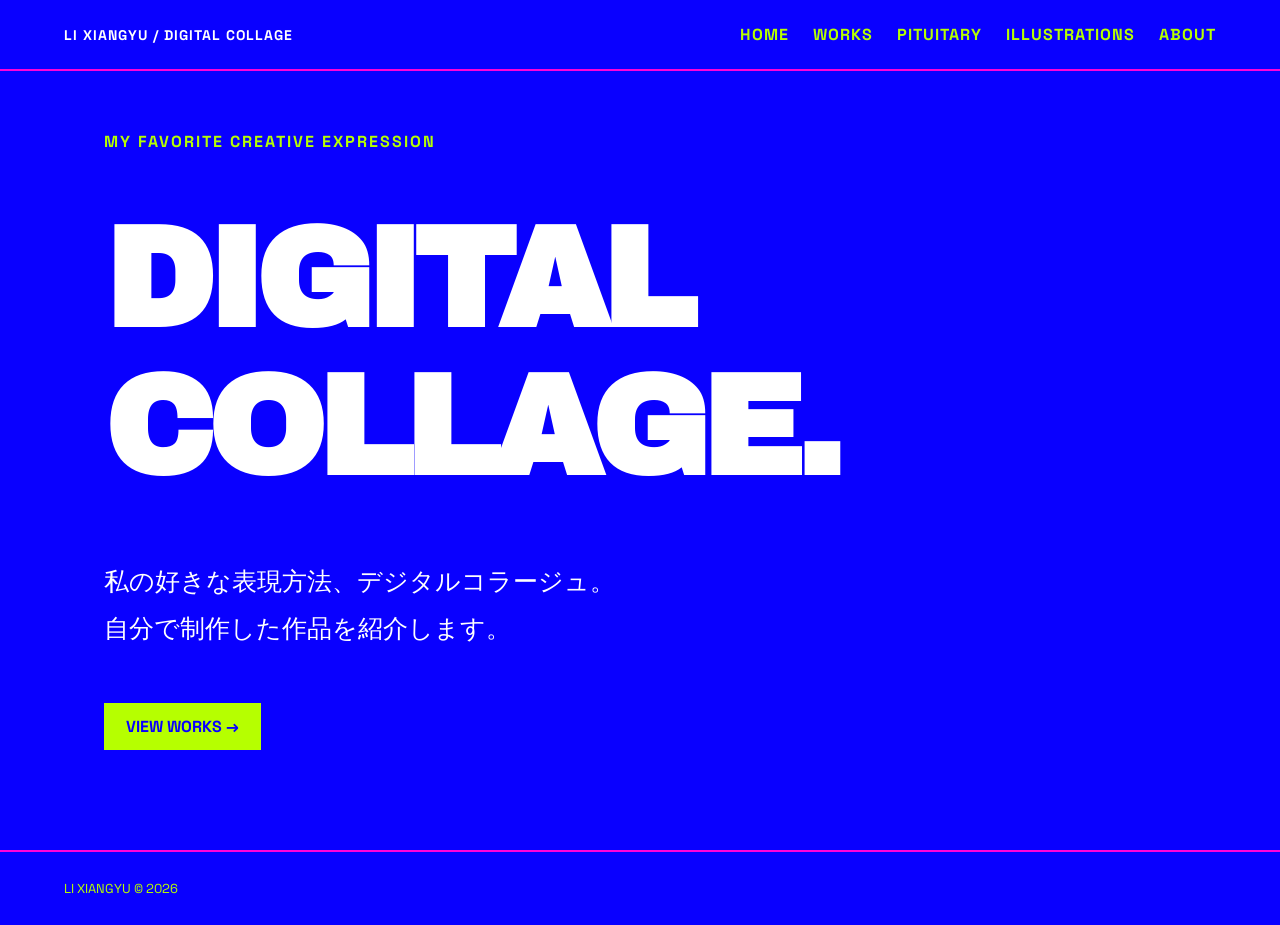
==== index.html @ fd2c6c1d "Add files via upload" ====
<!doctype html>
<html lang="ja">
  <head>
    <meta charset="UTF-8" />
    <meta name="viewport" content="width=device-width,initial-scale=1" />
    <title>Digital Collage | Home</title>
    <link rel="stylesheet" href="style.css" />
  </head>
  <body>
    <header>
      <div class="logo">LI XIANGYU / DIGITAL COLLAGE</div>
      <nav>
        <a href="index.html">HOME</a>
        <a href="works.html">WORKS</a>
        <a href="pituitary.html">PITUITARY</a>
        <a href="illustrations.html">ILLUSTRATIONS</a>
        <a href="about.html">ABOUT</a>
      </nav>
    </header>
    <main>
      <section class="hero">
        <div class="eyebrow">MY FAVORITE CREATIVE EXPRESSION</div>
        <h1>
          DIGITAL
          <br />
          COLLAGE.
        </h1>
        <p class="intro">
          私の好きな表現方法、デジタルコラージュ。
          <br />
          自分で制作した作品を紹介します。
        </p>
        <a class="action" href="works.html">VIEW WORKS →</a>
      </section>
    </main>
    <footer>LI XIANGYU © 2026</footer>
  </body>
</html>
---- style.css ----
@import url('https://fonts.googleapis.com/css2?family=Archivo+Black&family=Space+Grotesk:wght@400;500;700&display=swap');
*{box-sizing:border-box}html{scroll-behavior:smooth}body{margin:0;background:#0900ff;color:#fff;font-family:'Space Grotesk',Arial,sans-serif}header{padding:24px 5%;display:flex;align-items:center;justify-content:space-between;gap:20px;border-bottom:2px solid #ff00d9}header .logo{font-size:14px;font-weight:700;letter-spacing:1px}nav{display:flex;gap:24px}nav a{color:#b6ff00;text-decoration:none;font-weight:700;letter-spacing:1px}nav a:hover{text-decoration:underline}main{max-width:1200px;margin:auto;padding:60px 5% 100px}h1,h2{font-family:'Archivo Black',Impact,sans-serif;line-height:1.05;text-transform:uppercase}h1{font-size:clamp(55px,11vw,150px);letter-spacing:-.05em;margin:55px 0 30px}h2{font-size:clamp(42px,7vw,85px);color:#ff00d9;margin:30px 0}p{line-height:1.9;max-width:650px}.eyebrow{color:#b6ff00;font-weight:700;letter-spacing:2px}.hero{min-height:68vh;display:flex;flex-direction:column;justify-content:center}.hero .intro{font-size:clamp(18px,2vw,25px)}.action{display:inline-block;align-self:flex-start;color:#0900ff;background:#b6ff00;text-decoration:none;font-weight:700;padding:13px 22px;margin-top:25px}.gallery{display:grid;grid-template-columns:repeat(2,minmax(0,1fr));gap:50px 28px;margin-top:45px}.work img{display:block;width:100%;height:auto;background:#fff;min-height:160px;object-fit:contain}.work p{color:#b6ff00;font-weight:700}.statement{max-width:700px;font-size:20px}.small-note{font-size:14px;color:#b6ff00}footer{border-top:2px solid #ff00d9;padding:28px 5%;color:#b6ff00;font-size:13px}@media(max-width:700px){header{flex-direction:column;align-items:flex-start}nav{gap:17px}main{padding-top:35px}.gallery{grid-template-columns:1fr}h1{margin-top:30px}}

@media(max-width:700px){nav{flex-wrap:wrap;row-gap:10px}}

.illustration-gallery{display:grid;grid-template-columns:1fr;gap:48px;margin-top:42px}.illustration-gallery figure{margin:0}.illustration-gallery img{display:block;max-width:100%;width:auto;max-height:850px;height:auto;object-fit:contain}.illustration-gallery figcaption{color:#b6ff00;font-weight:700;margin-top:12px;letter-spacing:1px}
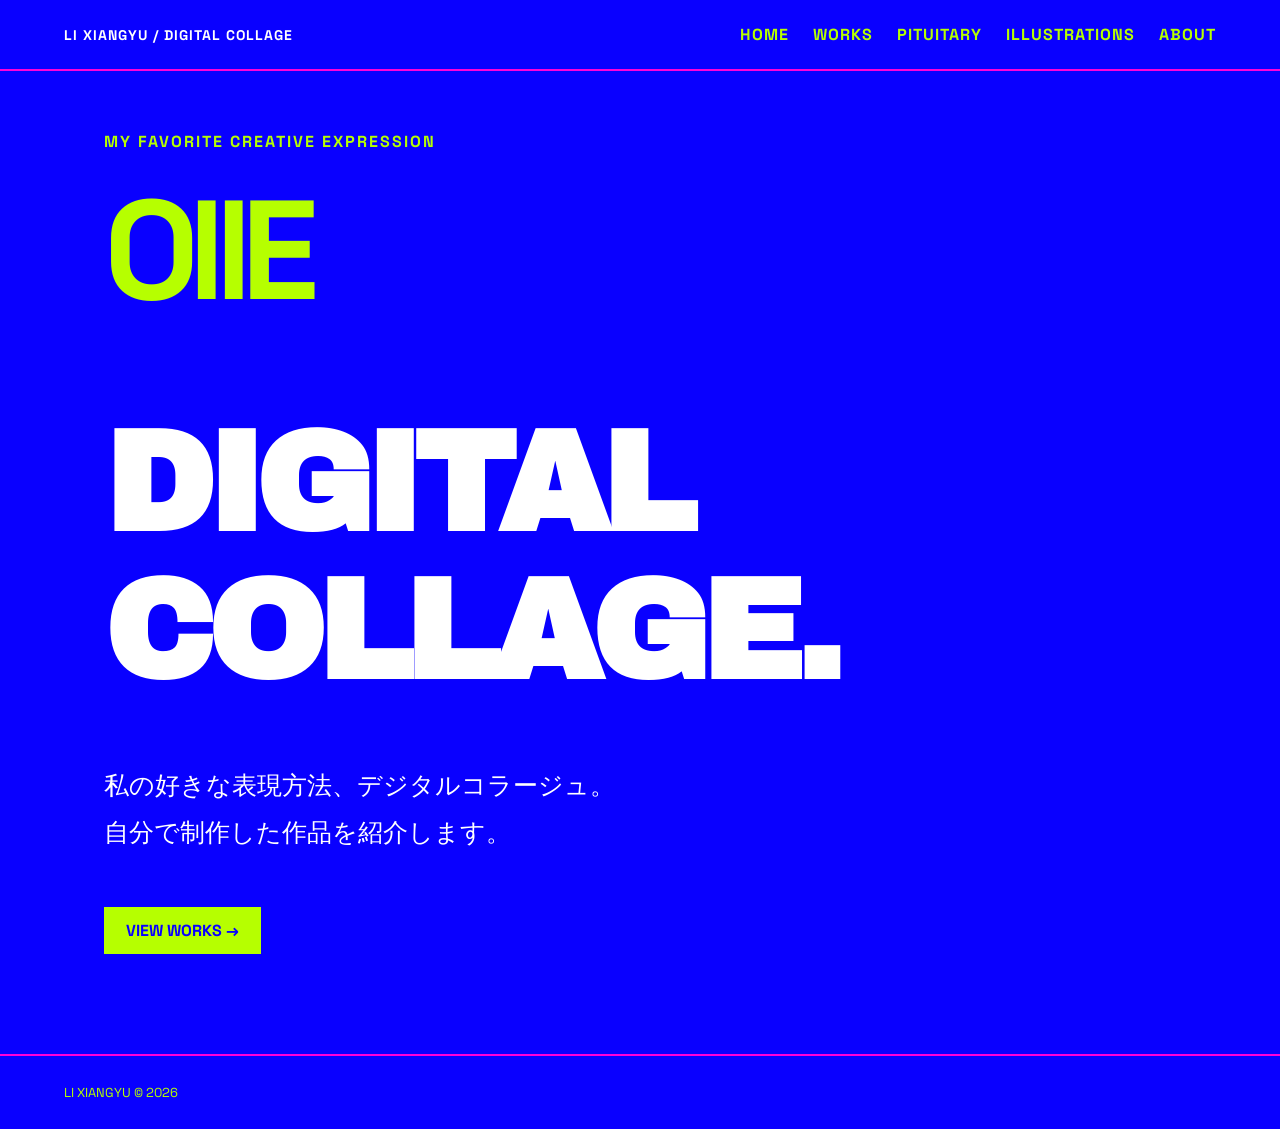
==== commit ff9f6a56: "Add files via upload" ====
--- a/index.html
+++ b/index.html
@@ -1,38 +1 @@
-<!doctype html>
-<html lang="ja">
-  <head>
-    <meta charset="UTF-8" />
-    <meta name="viewport" content="width=device-width,initial-scale=1" />
-    <title>Digital Collage | Home</title>
-    <link rel="stylesheet" href="style.css" />
-  </head>
-  <body>
-    <header>
-      <div class="logo">LI XIANGYU / DIGITAL COLLAGE</div>
-      <nav>
-        <a href="index.html">HOME</a>
-        <a href="works.html">WORKS</a>
-        <a href="pituitary.html">PITUITARY</a>
-        <a href="illustrations.html">ILLUSTRATIONS</a>
-        <a href="about.html">ABOUT</a>
-      </nav>
-    </header>
-    <main>
-      <section class="hero">
-        <div class="eyebrow">MY FAVORITE CREATIVE EXPRESSION</div>
-        <h1>
-          DIGITAL
-          <br />
-          COLLAGE.
-        </h1>
-        <p class="intro">
-          私の好きな表現方法、デジタルコラージュ。
-          <br />
-          自分で制作した作品を紹介します。
-        </p>
-        <a class="action" href="works.html">VIEW WORKS →</a>
-      </section>
-    </main>
-    <footer>LI XIANGYU © 2026</footer>
-  </body>
-</html>
+<!doctype html><html lang="ja"><head><meta charset="UTF-8"><meta name="viewport" content="width=device-width,initial-scale=1"><title>Digital Collage | Home</title><link rel="stylesheet" href="style.css"></head><body><header><div class="logo">LI XIANGYU / DIGITAL COLLAGE</div><nav><a href="index.html">HOME</a><a href="works.html">WORKS</a><a href="pituitary.html">PITUITARY</a><a href="illustrations.html">ILLUSTRATIONS</a><a href="about.html">ABOUT</a></nav></header><main><section class="hero"><div class="eyebrow">MY FAVORITE CREATIVE EXPRESSION</div><div class="artist-name">OllE</div><h1>DIGITAL<br>COLLAGE.</h1><p class="intro">私の好きな表現方法、デジタルコラージュ。<br>自分で制作した作品を紹介します。</p><a class="action" href="works.html">VIEW WORKS →</a></section></main><footer>LI XIANGYU © 2026</footer><script src="site.js" defer></script></body></html>
--- a/style.css
+++ b/style.css
@@ -4,3 +4,10 @@
 @media(max-width:700px){nav{flex-wrap:wrap;row-gap:10px}}
 
 .illustration-gallery{display:grid;grid-template-columns:1fr;gap:48px;margin-top:42px}.illustration-gallery figure{margin:0}.illustration-gallery img{display:block;max-width:100%;width:auto;max-height:850px;height:auto;object-fit:contain}.illustration-gallery figcaption{color:#b6ff00;font-weight:700;margin-top:12px;letter-spacing:1px}
+
+.artist-name { font-size:clamp(3.8rem, 11vw, 9rem); font-weight:900; line-height:1; letter-spacing:-.075em; color:#b6ff00; margin: .2em 0 .25em; }
+
+.page-flash { position:fixed; inset:0; z-index:99999; background:rgba(255,0,0,.62); backdrop-filter:invert(1) grayscale(1) contrast(1.8); -webkit-backdrop-filter:invert(1) grayscale(1) contrast(1.8); pointer-events:none; opacity:0; }
+.page-flash.is-flashing { animation:page-red-flash .3s ease-in-out forwards; }
+@keyframes page-red-flash { 0% { opacity:0; } 12% { opacity:1; } 42% { opacity:1; } 100% { opacity:0; } }
+@media(prefers-reduced-motion:reduce) { .page-flash.is-flashing { animation:none; } }
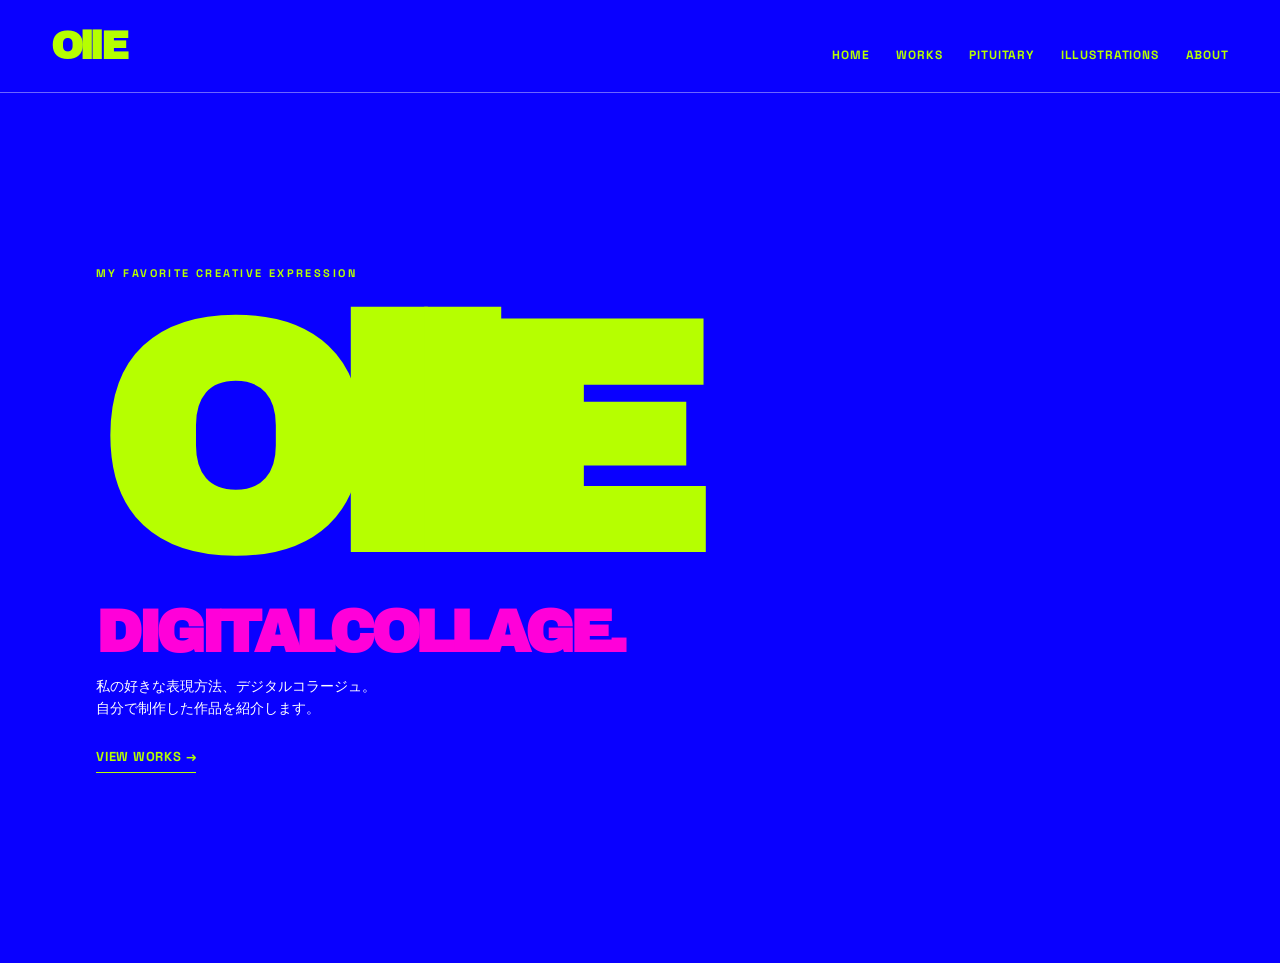
==== commit 690fc995: "Add files via upload" ====
--- a/index.html
+++ b/index.html
@@ -1 +1 @@
-<!doctype html><html lang="ja"><head><meta charset="UTF-8"><meta name="viewport" content="width=device-width,initial-scale=1"><title>Digital Collage | Home</title><link rel="stylesheet" href="style.css"></head><body><header><div class="logo">LI XIANGYU / DIGITAL COLLAGE</div><nav><a href="index.html">HOME</a><a href="works.html">WORKS</a><a href="pituitary.html">PITUITARY</a><a href="illustrations.html">ILLUSTRATIONS</a><a href="about.html">ABOUT</a></nav></header><main><section class="hero"><div class="eyebrow">MY FAVORITE CREATIVE EXPRESSION</div><div class="artist-name">OllE</div><h1>DIGITAL<br>COLLAGE.</h1><p class="intro">私の好きな表現方法、デジタルコラージュ。<br>自分で制作した作品を紹介します。</p><a class="action" href="works.html">VIEW WORKS →</a></section></main><footer>LI XIANGYU © 2026</footer><script src="site.js" defer></script></body></html>
+<!doctype html><html lang="ja"><head><meta charset="UTF-8"><meta name="viewport" content="width=device-width,initial-scale=1"><title>Digital Collage | Home</title><link rel="stylesheet" href="style.css"></head><body><header><div class="logo">OllE</div><nav><a href="index.html">HOME</a><a href="works.html">WORKS</a><a href="pituitary.html">PITUITARY</a><a href="illustrations.html">ILLUSTRATIONS</a><a href="about.html">ABOUT</a></nav></header><main><section class="hero"><div class="eyebrow">MY FAVORITE CREATIVE EXPRESSION</div><div class="artist-name">OllE</div><h1>DIGITAL<br>COLLAGE.</h1><p class="intro">私の好きな表現方法、デジタルコラージュ。<br>自分で制作した作品を紹介します。</p><a class="action" href="works.html">VIEW WORKS →</a></section></main><script src="site.js" defer></script></body></html>
--- a/style.css
+++ b/style.css
@@ -7,7 +7,120 @@
 
 .artist-name { font-size:clamp(3.8rem, 11vw, 9rem); font-weight:900; line-height:1; letter-spacing:-.075em; color:#b6ff00; margin: .2em 0 .25em; }
 
-.page-flash { position:fixed; inset:0; z-index:99999; background:rgba(255,0,0,.62); backdrop-filter:invert(1) grayscale(1) contrast(1.8); -webkit-backdrop-filter:invert(1) grayscale(1) contrast(1.8); pointer-events:none; opacity:0; }
-.page-flash.is-flashing { animation:page-red-flash .3s ease-in-out forwards; }
-@keyframes page-red-flash { 0% { opacity:0; } 12% { opacity:1; } 42% { opacity:1; } 100% { opacity:0; } }
+/* Red-negative page transition: 0.6s total, 80% tint, eased fade-out. */
+.page-flash { position:fixed; inset:0; z-index:99999; background:rgba(255,0,0,.8); backdrop-filter:invert(1) grayscale(1) contrast(1.55); -webkit-backdrop-filter:invert(1) grayscale(1) contrast(1.55); pointer-events:none; opacity:0; }
+.page-flash.is-flashing { animation:page-red-flash .6s both; }
+@keyframes page-red-flash {
+  0% { opacity:0; animation-timing-function:cubic-bezier(.2,.75,.35,1); }
+  14% { opacity:1; animation-timing-function:cubic-bezier(.12,.7,.16,1); }
+  24% { opacity:1; animation-timing-function:cubic-bezier(.12,.7,.16,1); }
+  100% { opacity:0; }
+}
 @media(prefers-reduced-motion:reduce) { .page-flash.is-flashing { animation:none; } }
+
+/* Avant-garde minimal layout: spacious, typographic, gallery-first */
+header { border-bottom:1px solid rgba(255,255,255,.4); padding:25px 4%; align-items:baseline; }
+header .logo { font-family:'Archivo Black',Impact,sans-serif; font-size:clamp(25px,3vw,42px); letter-spacing:-.075em; color:#b6ff00; }
+nav { gap:clamp(12px,2.1vw,32px); }
+nav a { font-size:12px; letter-spacing:.07em; }
+nav a:hover,nav a:focus-visible { color:#fff; text-decoration:none; }
+main { max-width:none; padding:clamp(55px,8vw,120px) 4% 120px; }
+.hero { min-height:70vh; justify-content:center; position:relative; }
+.hero .eyebrow { font-size:11px; letter-spacing:.22em; }
+.hero .artist-name { font-family:'Archivo Black',Impact,sans-serif; font-size:clamp(100px,22vw,340px); letter-spacing:-.095em; line-height:.85; margin:.18em 0 .1em; }
+.hero h1 { font-size:clamp(24px,3.5vw,56px); letter-spacing:-.055em; margin:30px 0 14px; color:#ff00d9; line-height:1; }
+.hero h1 br { display:none; }
+.hero .intro { font-size:14px; line-height:1.8; max-width:450px; }
+.action { margin-top:32px; background:transparent; color:#b6ff00; padding:0 0 7px; border-bottom:1px solid #b6ff00; font-size:13px; letter-spacing:.06em; }
+.action:hover { color:#fff; border-color:#fff; }
+h2 { font-size:clamp(54px,9vw,140px); line-height:.9; letter-spacing:-.07em; margin:20px 0 36px; }
+main > p { font-size:14px; max-width:540px; }
+.gallery { gap:85px 22px; margin-top:80px; }
+.work img { min-height:0; background:transparent; }
+.work p { font-size:12px; letter-spacing:.12em; margin-top:15px; }
+.illustration-gallery { margin-top:75px; gap:75px; }
+.illustration-gallery figcaption { font-size:12px; letter-spacing:.13em; }
+.statement { font-size:clamp(18px,2vw,26px); max-width:750px; }
+@media(max-width:700px) {
+  header { padding:20px 5%; gap:20px; }
+  nav { gap:13px; }
+  nav a { font-size:10px; }
+  main { padding:55px 5% 90px; }
+  .hero { min-height:65vh; }
+  .hero .artist-name { font-size:clamp(90px,24vw,170px); }
+  .gallery { grid-template-columns:1fr; gap:52px; margin-top:50px; }
+}
+
+/* Revision: larger, tighter home typography; subtly centered composition */
+.hero { width:min(100%, 1180px); margin-inline:auto; padding-left:clamp(12px,3.5vw,65px); min-height:72vh; }
+.hero .artist-name { font-size:clamp(120px,25vw,380px); line-height:.77; letter-spacing:-.105em; margin:.13em 0 .07em; }
+.hero h1 { font-size:clamp(31px,4.6vw,72px); line-height:.91; letter-spacing:-.075em; margin:15px 0 12px; }
+.hero .intro { margin:5px 0; line-height:1.55; }
+.hero .action { margin-top:23px; }
+/* Restore the original artwork arrangement and spacing */
+.gallery { grid-template-columns:repeat(2,minmax(0,1fr)); gap:50px 28px; margin-top:45px; }
+.work img { min-height:160px; background:#fff; }
+.work p { font-size:inherit; letter-spacing:normal; margin-top:1em; }
+.illustration-gallery { gap:48px; margin-top:42px; }
+.illustration-gallery figcaption { letter-spacing:1px; }
+@media(max-width:700px) {
+ .hero { padding-left:clamp(4px,2vw,16px); min-height:67vh; }
+ .hero .artist-name { font-size:clamp(105px,27vw,195px); }
+ .hero h1 { font-size:clamp(30px,7vw,50px); }
+ .gallery { grid-template-columns:1fr; gap:50px 28px; margin-top:45px; }
+}
+
+/* Compact exhibition view: see the whole series without scrolling on desktop */
+@media (min-width: 900px) {
+  main:has(.gallery), main:has(.illustration-gallery) { padding-top: 30px; padding-bottom: 35px; }
+  main:has(.gallery) h2, main:has(.illustration-gallery) h2 { font-size:clamp(38px,5.2vw,72px); margin:12px 0 10px; }
+  main:has(.gallery) > p, main:has(.illustration-gallery) > p { font-size:12px; line-height:1.45; margin:8px 0; }
+  .gallery { grid-template-columns:repeat(4,minmax(0,1fr)); gap:14px; margin-top:20px; }
+  .gallery .work img { height:min(48vh,460px); width:100%; min-height:0; object-fit:contain; background:transparent; }
+  .gallery .work p { font-size:12px; margin:8px 0 0; }
+  .illustration-gallery { grid-template-columns:repeat(3,minmax(0,1fr)); gap:18px; margin-top:20px; }
+  .illustration-gallery img { width:100%; height:min(48vh,460px); max-height:none; object-fit:contain; }
+  .illustration-gallery figcaption { font-size:12px; margin-top:8px; }
+}
+@media (min-width: 700px) and (max-width:899px) {
+  .gallery { grid-template-columns:repeat(2,minmax(0,1fr)); gap:25px; }
+  .gallery .work img { max-height:40vh; object-fit:contain; }
+  .illustration-gallery { grid-template-columns:repeat(2,minmax(0,1fr)); gap:25px; }
+  .illustration-gallery img { max-height:45vh; }
+}
+
+/* Center the second artwork series (PITUITARY), keep its compact image size. */
+@media (min-width:900px) {
+  main:has(img[src="pituitary1.jpg"]) .gallery {
+    display:flex;
+    justify-content:center;
+    align-items:flex-start;
+    gap:18px;
+  }
+  main:has(img[src="pituitary1.jpg"]) .gallery .work {
+    flex:0 1 calc((100% - 42px)/4);
+    min-width:0;
+  }
+}
+/* Click any artwork to view full-size without cropping. */
+.gallery img, .illustration-gallery img { cursor:zoom-in; }
+.art-lightbox {
+  position:fixed; inset:0; z-index:100000; display:flex;
+  align-items:center; justify-content:center;
+  padding:clamp(16px,4vw,55px);
+  background:rgba(5,0,28,.94);
+  opacity:0; visibility:hidden;
+  transition:opacity .22s ease,visibility .22s;
+}
+.art-lightbox.open { opacity:1; visibility:visible; }
+.art-lightbox img { display:block; max-width:95vw; max-height:88vh; width:auto; height:auto; object-fit:contain; }
+.art-lightbox button {
+  position:absolute; top:16px; right:20px; color:#b6ff00;
+  background:none; border:0; font-size:34px; cursor:pointer; line-height:1;
+}
+.art-lightbox .lightbox-caption {
+  position:absolute; bottom:12px; left:20px; right:20px;
+  color:#fff; text-align:center; font-size:12px; letter-spacing:.08em;
+}
+body.lightbox-open { overflow:hidden; }
+@media(prefers-reduced-motion:reduce){.art-lightbox{transition:none}}
